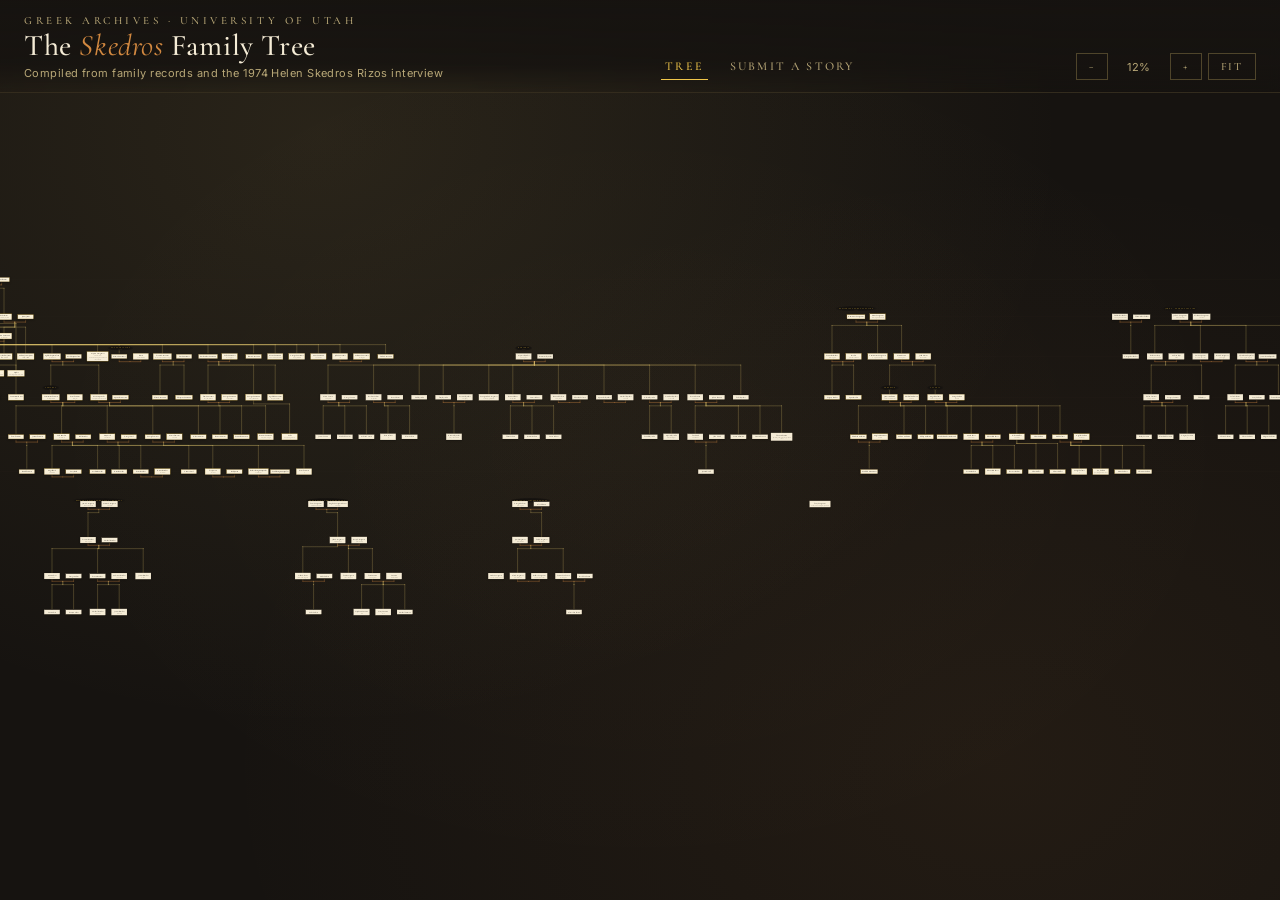
==== index.html @ ccafaa1b "Add files via upload" ====
<!doctype html>
<html lang="en">
<head>
<meta charset="utf-8">
<meta name="viewport" content="width=device-width, initial-scale=1, maximum-scale=5">
<title>The Skedros Family Tree</title>
<link rel="preconnect" href="https://fonts.googleapis.com">
<link rel="preconnect" href="https://fonts.gstatic.com" crossorigin>
<link href="https://fonts.googleapis.com/css2?family=Cormorant+Garamond:ital,wght@0,300;0,400;0,500;0,600;0,700;1,400&family=Cormorant+SC:wght@400;500;600&family=Inter:wght@400;500;600&display=swap" rel="stylesheet">
<link rel="stylesheet" href="css/shared.css">
<link rel="stylesheet" href="css/tree.css">
</head>
<body>

<header class="banner">
  <div class="banner-left">
    <span class="eyebrow">Greek Archives · University of Utah</span>
    <h1 class="title"><a href="index.html">The <em>Skedros</em> Family Tree</a></h1>
    <p class="subtitle">Compiled from family records and the 1974 Helen Skedros Rizos interview</p>
  </div>
  <nav class="banner-nav" aria-label="Site navigation">
    <a href="index.html" class="current">Tree</a>
    <a href="submit.html">Submit a story</a>
  </nav>
  <div class="controls">
    <button id="zoom-out" title="Zoom out">−</button>
    <span class="zoom-display" id="zoom-display">100%</span>
    <button id="zoom-in" title="Zoom in">+</button>
    <button id="reset" title="Fit to screen">Fit</button>
  </div>
</header>

<aside class="detail-panel" id="detail-panel" aria-hidden="true">
  <button class="detail-close" id="detail-close" aria-label="Close">&times;</button>
  <div class="detail-photo placeholder" id="detail-photo" data-initial="?"></div>
  <div class="detail-header">
    <h2 class="detail-name" id="detail-name"></h2>
    <p class="detail-alt" id="detail-alt"></p>
    <p class="detail-dates" id="detail-dates"></p>
    <p class="detail-note" id="detail-note"></p>
  </div>
  <div class="detail-relations">
    <div class="relation-block">
      <h4>Parents</h4>
      <div id="detail-parents" class="relation-list"></div>
    </div>
    <div class="relation-block">
      <h4>Spouse</h4>
      <div id="detail-spouse" class="relation-list"></div>
    </div>
    <div class="relation-block">
      <h4>Siblings</h4>
      <div id="detail-siblings" class="relation-list"></div>
    </div>
    <div class="relation-block">
      <h4>Children</h4>
      <div id="detail-children" class="relation-list"></div>
    </div>
  </div>
  <div class="detail-connection">
    <h4>Connection to the Skedros Family</h4>
    <div id="detail-path"></div>
  </div>
  <div class="detail-bio-section">
    <h4>Biography</h4>
    <div id="detail-bio"></div>
  </div>
  <a class="detail-profile-link" id="detail-profile-link" href="#">View full profile →</a>
</aside>

<div class="viewport" id="viewport">
  <div class="canvas" id="canvas">
    <svg class="lines" id="lines"></svg>
    <div id="people"></div>
  </div>
</div>

<script src="js/data.js"></script>
<script src="js/family.js"></script>
<script src="js/tree.js"></script>
</body>
</html>
---- css/shared.css ----
/* ============================================================================
   Skedros Family Tree — SHARED STYLES
   Palette, typography, banner with navigation. Loaded by every page.
   ========================================================================== */

:root {
  /* Dark editorial palette: parchment cards on aged-leather background */
  --bg: #161310;
  --bg-deep: #0c0a08;
  --paper: #f5ecd6;
  --paper-edge: #e6dabd;
  --ink: #1a1612;
  --ink-soft: #5d5247;
  --rule: #4a4030;
  --rule-soft: #2e271d;
  --rule-paper: #b8a98e;
  --line: #8a7a4e;
  --line-strong: #d4b86a;
  --marriage: #d18840;
  --marriage-soft: #e0a36b;
  --gold: #f0c64a;
  --gold-glow: rgba(240, 198, 74, 0.32);
  --path-glow: rgba(244, 206, 93, 0.45);
}

* { box-sizing: border-box; margin: 0; padding: 0; }

html, body {
  width: 100%;
  background: var(--bg);
  color: var(--ink);
  font-family: 'Cormorant Garamond', 'Georgia', serif;
}

body {
  background-image:
    radial-gradient(ellipse at 25% 15%, rgba(212, 184, 106, 0.10), transparent 55%),
    radial-gradient(ellipse at 78% 85%, rgba(209, 136, 64, 0.07), transparent 55%),
    radial-gradient(ellipse at 50% 50%, rgba(255, 230, 170, 0.02), transparent 70%);
}

/* ---------- Banner with site navigation ---------- */
.banner {
  position: fixed; top: 0; left: 0; right: 0; z-index: 50;
  padding: 14px 24px 12px;
  background: linear-gradient(180deg,
                              rgba(22, 19, 16, 0.97) 0%,
                              rgba(22, 19, 16, 0.85) 70%,
                              transparent 100%);
  backdrop-filter: blur(6px);
  border-bottom: 1px solid rgba(212, 184, 106, 0.15);
  display: flex; justify-content: space-between; align-items: flex-end;
  flex-wrap: wrap; gap: 12px;
}
.banner-left { display: flex; flex-direction: column; gap: 2px; }
.eyebrow {
  font-family: 'Cormorant SC', serif; font-weight: 500;
  font-size: 11px; letter-spacing: 0.32em;
  color: #b9a878; text-transform: uppercase;
}
.title {
  font-family: 'Cormorant Garamond', serif; font-weight: 500;
  font-size: clamp(22px, 3.4vw, 30px);
  letter-spacing: 0.02em; color: #f5ecd6; line-height: 1.1;
}
.title a { color: inherit; text-decoration: none; }
.title em { font-style: italic; font-weight: 400; color: var(--marriage); }
.subtitle {
  font-family: 'Inter', sans-serif; font-size: 11px;
  color: #b9a878; letter-spacing: 0.04em; margin-top: 2px;
}

.banner-nav {
  display: flex; gap: 18px; align-items: center;
  font-family: 'Cormorant SC', serif; font-weight: 500;
}
.banner-nav a {
  font-size: 12px; letter-spacing: 0.18em; text-transform: uppercase;
  color: #b9a878; text-decoration: none;
  padding: 6px 4px; border-bottom: 1px solid transparent;
  transition: color 0.18s ease, border-color 0.18s ease;
}
.banner-nav a:hover {
  color: var(--gold);
  border-bottom-color: var(--gold);
}
.banner-nav a.current {
  color: var(--gold);
  border-bottom-color: var(--gold);
}

/* ---------- Typography helpers ---------- */
.section-title {
  font-family: 'Cormorant SC', serif; font-weight: 600;
  font-size: 11px; letter-spacing: 0.28em;
  color: var(--gold); text-transform: uppercase;
  padding-bottom: 8px; margin-bottom: 14px;
  border-bottom: 1px solid rgba(212, 184, 106, 0.2);
}

/* ---------- Banner responsive ---------- */
@media (max-width: 720px) {
  .banner { padding: 10px 14px 8px; flex-direction: column; align-items: flex-start; }
  .banner-nav { gap: 14px; }
  .title { font-size: 20px; }
}
---- css/tree.css ----
/* ============================================================================
   Skedros Family Tree — TREE PAGE STYLES
   Canvas, person cards, descent/marriage lines, branch labels, detail panel.
   ========================================================================== */

html, body { height: 100%; overflow: hidden; }

/* ---------- Viewport and canvas ---------- */
.viewport {
  position: absolute; inset: 0;
  overflow: hidden; touch-action: none;
  padding-top: 70px;          /* clear the fixed banner */
  cursor: grab;
}
.viewport.dragging { cursor: grabbing; }

.canvas {
  position: absolute; top: 0; left: 0;
  /* width/height are set inline by JS from CANVAS constant */
  transform-origin: 0 0;
  background-image:
    linear-gradient(to right,  rgba(212, 184, 106, 0.05) 1px, transparent 1px),
    linear-gradient(to bottom, rgba(212, 184, 106, 0.05) 1px, transparent 1px);
  background-size: 80px 80px;
}

/* ---------- Generation rules and labels (left-side captions) ---------- */
.gen-rule {
  position: absolute; left: 0; width: 100%; height: 1px;
  background: var(--rule-soft); pointer-events: none;
}
.gen-label {
  position: absolute; left: 24px; transform: translateY(-50%);
  font-family: 'Cormorant SC', serif; font-size: 11px;
  letter-spacing: 0.3em; color: #a59672;
  text-transform: uppercase; background: var(--bg);
  padding: 0 10px; pointer-events: none;
}

/* ---------- Branch / section labels on the canvas ----------
   These are the headers like "Skedros", "Pappathanacio", "Avgares clan".
   Critical: they MUST sit above the SVG descent/marriage lines so the
   text never gets bisected. We pin them to z-index 8 (between SVG=auto
   and cards=10) and give them a soft radial halo that mask any lines
   passing through. */
.branch-label {
  position: absolute;
  font-family: 'Cormorant SC', serif; font-weight: 500;
  font-size: 13px; letter-spacing: 0.32em;
  color: var(--gold); text-transform: uppercase;
  text-align: center; transform: translateX(-50%);
  pointer-events: none;
  z-index: 8;
  padding: 10px 26px 8px;
  background: radial-gradient(ellipse at center,
                              var(--bg) 35%,
                              rgba(22, 19, 16, 0.85) 60%,
                              transparent 78%);
  text-shadow: 0 1px 0 rgba(0, 0, 0, 0.7),
               0 0 12px rgba(22, 19, 16, 0.9);
}
.branch-label::after {
  content: ''; display: block; width: 32px; height: 1px;
  background: rgba(212, 184, 106, 0.5); margin: 7px auto 0;
}

/* ---------- SVG lines (descent + marriage) ---------- */
svg.lines {
  position: absolute; top: 0; left: 0;
  width: 100%; height: 100%; pointer-events: none;
}
.l-descent      { stroke: var(--line-strong); stroke-width: 2.2; fill: none; opacity: 1; stroke-linecap: round; stroke-linejoin: round; }
.l-marriage     { stroke: var(--marriage); stroke-width: 3; fill: none; stroke-linecap: round; stroke-linejoin: round; }
.l-marriage-tick{ stroke: var(--marriage); stroke-width: 2.4; fill: none; stroke-linecap: round; }
.dot-descent    { fill: var(--line-strong); }
.dot-marriage   { fill: var(--marriage); }

/* ---------- Person cards ---------- */
.person {
  position: absolute;
  transform: translate(-50%, -50%);
  background: var(--paper);
  border: 1px solid var(--rule-paper);
  padding: 9px 12px 8px;
  min-width: 130px;
  max-width: 178px;
  text-align: center;
  z-index: 10;
  transition: box-shadow 0.18s ease, transform 0.18s ease;
  box-shadow: 0 1px 0 rgba(212, 184, 106, 0.08), 0 4px 14px rgba(0, 0, 0, 0.45);
  cursor: pointer;
}
.person:hover {
  box-shadow: 0 0 0 1px rgba(212, 184, 106, 0.25), 0 8px 26px rgba(0, 0, 0, 0.6);
  transform: translate(-50%, -50%) translateY(-2px);
  z-index: 20;
}
.person .name {
  font-family: 'Cormorant Garamond', serif; font-weight: 500;
  font-size: 14px; line-height: 1.18; color: var(--ink);
  letter-spacing: 0.005em;
}
.person .alt {
  font-family: 'Cormorant Garamond', serif; font-style: italic;
  font-weight: 400; font-size: 11px; color: var(--ink-soft);
  margin-top: 1px; line-height: 1.2;
}
.person .dates {
  font-family: 'Inter', sans-serif; font-size: 9.5px;
  color: var(--ink-soft); letter-spacing: 0.04em; margin-top: 4px;
}
.person .note {
  font-family: 'Cormorant Garamond', serif; font-style: italic;
  font-size: 11px; color: var(--ink-soft); margin-top: 3px; line-height: 1.2;
}
.person.unknown {
  background: repeating-linear-gradient(
    45deg, var(--paper), var(--paper) 6px,
    var(--paper-edge) 6px, var(--paper-edge) 12px
  );
  border-style: dashed;
}
.person.unknown .name { color: var(--ink-soft); font-style: italic; }
.person.deceased-young .name::after {
  content: ' \2020'; color: var(--ink-soft); font-weight: 300;
}

/* ---------- Highlights ---------- */
.person.hl-dimmed { opacity: 0.32; }
.person.hl-self {
  outline: 2.5px solid var(--marriage); outline-offset: 2px;
  box-shadow: 0 0 0 7px rgba(209, 136, 64, 0.18), 0 6px 22px rgba(26, 22, 18, 0.18);
  z-index: 25;
}
.person.hl-parent  { outline: 2px solid #345e85; outline-offset: 1px; box-shadow: 0 0 0 5px rgba(52, 94, 133, 0.15); }
.person.hl-spouse  { outline: 2px solid var(--marriage); outline-offset: 1px; box-shadow: 0 0 0 5px rgba(209, 136, 64, 0.13); }
.person.hl-sibling { outline: 2px dashed #4a6f3a; outline-offset: 2px; }
.person.hl-child   { outline: 2px solid #8a6a3a; outline-offset: 1px; box-shadow: 0 0 0 5px rgba(138, 106, 58, 0.14); }

/* Core marker: warm gold edge always */
.person.core {
  border: 1.5px solid var(--gold);
  background: linear-gradient(180deg, #fcf3da 0%, #f5ecd6 100%);
  box-shadow: 0 0 0 1px var(--gold-glow), 0 1px 0 rgba(212, 184, 106, 0.12), 0 5px 16px rgba(0, 0, 0, 0.5);
}
.person.core .name { font-weight: 600; }

/* Path-to-core highlight */
.person.path-hl {
  opacity: 1;
  z-index: 26;
  outline: 2.5px solid var(--gold);
  outline-offset: 3px;
  box-shadow: 0 0 0 8px var(--path-glow), 0 8px 28px rgba(0, 0, 0, 0.7);
}
.canvas.path-mode .person:not(.path-hl):not(.hl-self):not(.hl-parent):not(.hl-spouse):not(.hl-sibling):not(.hl-child) {
  opacity: 0.42;
}

/* ---------- Zoom + reset controls ---------- */
.controls { display: flex; gap: 6px; align-items: center; font-family: 'Inter', sans-serif; }
.controls button {
  font-family: 'Cormorant SC', serif; font-weight: 500;
  font-size: 11px; letter-spacing: 0.16em; text-transform: uppercase;
  background: transparent; border: 1px solid rgba(212, 184, 106, 0.3);
  color: #b9a878; padding: 6px 12px;
  cursor: pointer; transition: all 0.15s ease;
}
.controls button:hover { background: rgba(212, 184, 106, 0.1); color: var(--gold); border-color: var(--gold); }
.controls .zoom-display {
  font-size: 11px; color: #b9a878; min-width: 50px; text-align: center;
  letter-spacing: 0.06em;
}

/* ---------- Detail panel ---------- */
.detail-panel {
  position: fixed; top: 80px; right: 0; bottom: 0;
  width: 400px; max-width: 100vw;
  background: var(--paper);
  border-left: 1px solid var(--rule-paper);
  box-shadow: -6px 0 24px rgba(0, 0, 0, 0.4);
  transform: translateX(110%);
  transition: transform 0.32s cubic-bezier(0.22, 0.61, 0.36, 1);
  z-index: 40; overflow-y: auto; display: flex; flex-direction: column;
}
.detail-panel.open { transform: translateX(0); }
.detail-close {
  position: absolute; top: 12px; right: 14px; z-index: 5;
  background: rgba(245, 236, 214, 0.92); border: 1px solid var(--rule-paper);
  font-size: 22px; line-height: 1; cursor: pointer;
  width: 32px; height: 32px; padding: 0; color: var(--ink);
  transition: all 0.15s ease;
}
.detail-close:hover { background: var(--ink); color: var(--paper); border-color: var(--ink); }
.detail-photo {
  width: 100%; height: 220px;
  background: var(--bg-deep);
  background-size: cover; background-position: center;
  border-bottom: 1px solid var(--rule);
  display: flex; align-items: center; justify-content: center;
  flex: 0 0 auto;
}
.detail-photo.placeholder::after {
  content: attr(data-initial);
  font-family: 'Cormorant SC', serif;
  font-size: 78px; font-weight: 500;
  color: #6e5f44; letter-spacing: 0.04em;
}
.detail-header { padding: 18px 24px 14px; border-bottom: 1px solid var(--rule-soft); }
.detail-name {
  font-family: 'Cormorant Garamond', serif;
  font-weight: 500; font-size: 26px; line-height: 1.15;
  color: var(--ink); letter-spacing: 0.005em;
}
.detail-name .dagger { color: var(--ink-soft); font-weight: 300; }
.detail-alt   { font-style: italic; color: var(--ink-soft); font-size: 14px; margin-top: 3px; }
.detail-dates { font-family: 'Inter', sans-serif; font-size: 11px; color: var(--ink-soft); letter-spacing: 0.06em; text-transform: uppercase; margin-top: 8px; }
.detail-note  { font-style: italic; color: var(--ink-soft); font-size: 13px; margin-top: 4px; }

.detail-relations { padding: 14px 24px 4px; }
.relation-block { margin-bottom: 14px; }
.relation-block h4 {
  font-family: 'Cormorant SC', serif; font-weight: 600;
  font-size: 10.5px; letter-spacing: 0.24em;
  color: var(--ink); text-transform: uppercase; margin-bottom: 7px;
}
.relation-list { display: flex; flex-wrap: wrap; gap: 6px; }
.relation-list button {
  background: var(--paper-edge); border: 1px solid var(--rule-paper);
  color: var(--ink); padding: 5px 11px;
  font-size: 13px; font-family: 'Cormorant Garamond', serif;
  cursor: pointer; transition: all 0.15s ease;
}
.relation-list button:hover { background: var(--marriage); color: var(--paper); border-color: var(--marriage); }
.relation-list em { color: var(--ink-soft); font-size: 12px; padding: 4px 0; font-style: italic; }

.detail-connection {
  padding: 14px 24px 4px;
  border-top: 1px solid var(--rule-soft);
}
.detail-connection h4 {
  font-family: 'Cormorant SC', serif; font-weight: 600;
  font-size: 10.5px; letter-spacing: 0.24em;
  color: var(--ink); text-transform: uppercase; margin-bottom: 10px;
}
.path-chain {
  display: flex; flex-wrap: wrap; gap: 4px 6px; align-items: center;
  line-height: 1.45;
}
.path-chain button {
  background: var(--paper-edge); border: 1px solid var(--rule-paper);
  color: var(--ink); padding: 4px 10px;
  font-size: 13px; font-family: 'Cormorant Garamond', serif;
  cursor: pointer; transition: all 0.15s ease;
}
.path-chain button.is-core {
  border-color: var(--gold);
  background: linear-gradient(180deg, #fcf3da 0%, #f5ecd6 100%);
  font-weight: 600;
}
.path-chain button:hover { background: var(--marriage); color: var(--paper); border-color: var(--marriage); }
.path-arrow {
  font-family: 'Cormorant Garamond', serif; font-style: italic;
  color: var(--ink-soft); font-size: 12px; padding: 0 2px;
}
.path-empty { font-style: italic; color: var(--ink-soft); font-size: 13px; line-height: 1.5; }

.detail-bio-section {
  padding: 16px 24px 22px;
  border-top: 1px solid var(--rule-soft);
  margin-top: 6px;
}
.detail-bio-section h4 {
  font-family: 'Cormorant SC', serif; font-weight: 600;
  font-size: 10.5px; letter-spacing: 0.24em;
  color: var(--ink); text-transform: uppercase; margin-bottom: 10px;
}
#detail-bio { font-size: 14.5px; line-height: 1.55; color: var(--ink); }
#detail-bio p { margin-bottom: 10px; }
#detail-bio em { color: var(--ink-soft); }

.detail-profile-link {
  display: block;
  margin: 0 24px 28px;
  padding: 10px 14px;
  text-align: center;
  background: var(--ink); color: var(--paper);
  text-decoration: none;
  font-family: 'Cormorant SC', serif;
  font-size: 12px; letter-spacing: 0.18em; text-transform: uppercase;
  border: 1px solid var(--ink);
  transition: all 0.15s ease;
}
.detail-profile-link:hover {
  background: var(--marriage); border-color: var(--marriage);
}

/* ---------- Responsive ---------- */
@media (max-width: 720px) {
  .detail-panel { width: 100vw; top: 100px; }
  .controls { font-size: 10px; }
  .controls button { padding: 5px 9px; }
}
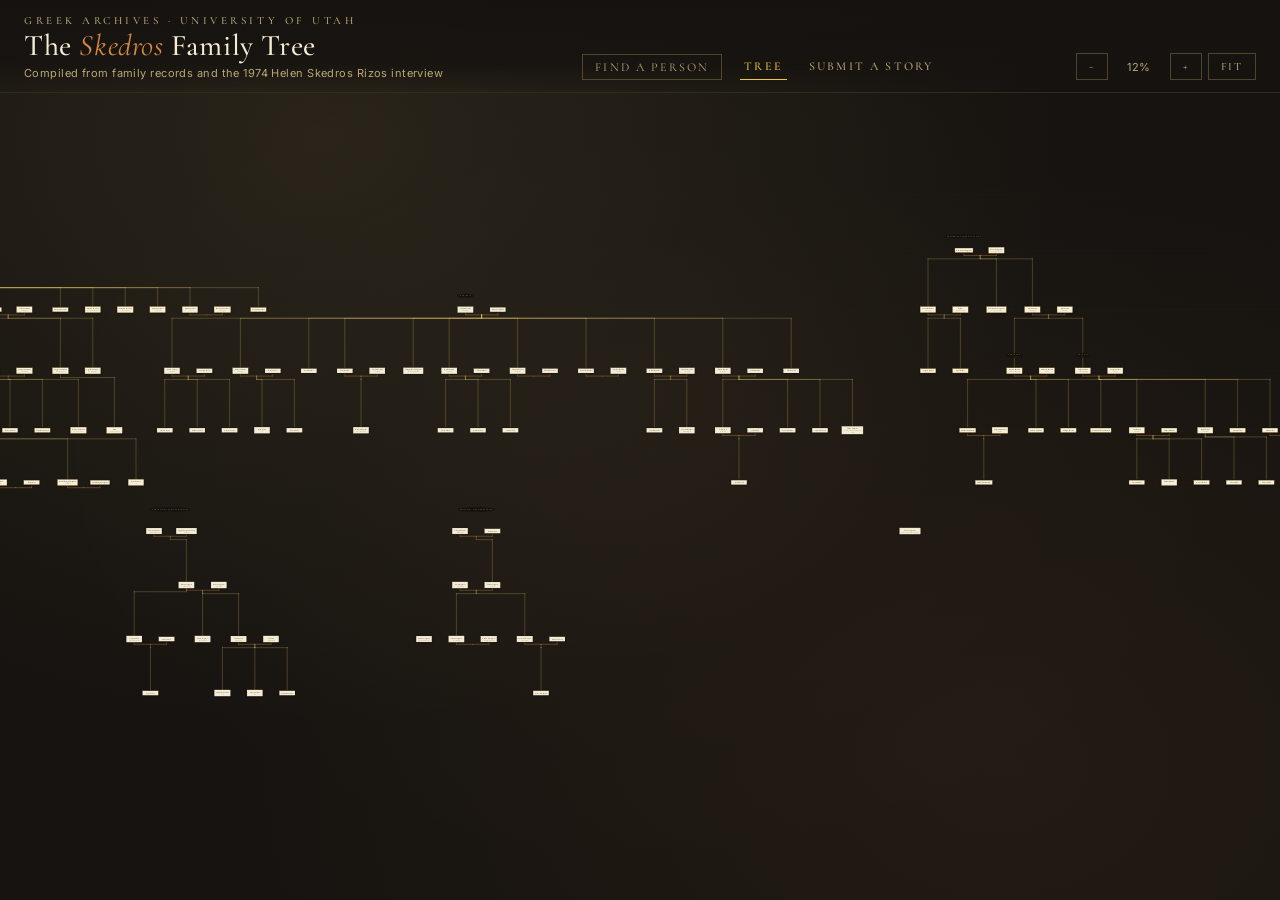
==== commit 3d029696: "Add files via upload" ====
--- a/index.html
+++ b/index.html
@@ -19,6 +19,7 @@
     <p class="subtitle">Compiled from family records and the 1974 Helen Skedros Rizos interview</p>
   </div>
   <nav class="banner-nav" aria-label="Site navigation">
+    <button class="banner-nav-button" id="search-toggle" type="button">Find a person</button>
     <a href="index.html" class="current">Tree</a>
     <a href="submit.html">Submit a story</a>
   </nav>
@@ -68,6 +69,14 @@
   <a class="detail-profile-link" id="detail-profile-link" href="#">View full profile →</a>
 </aside>
 
+<aside class="search-panel" id="search-panel" aria-hidden="true">
+  <button class="search-close" id="search-close" aria-label="Close search">&times;</button>
+  <h3 class="search-title">Find a person</h3>
+  <input type="text" id="search-input" placeholder="Type a name…" autocomplete="off" spellcheck="false">
+  <p class="search-count" id="search-count"></p>
+  <div class="search-list" id="search-list"></div>
+</aside>
+
 <div class="viewport" id="viewport">
   <div class="canvas" id="canvas">
     <svg class="lines" id="lines"></svg>
--- a/css/shared.css
+++ b/css/shared.css
@@ -104,3 +104,152 @@
   .banner-nav { gap: 14px; }
   .title { font-size: 20px; }
 }
+
+/* ============================================================================
+   SEARCH PANEL — slides in from the left, lists every person alphabetically
+   with a live-filter input at the top.
+   ========================================================================== */
+
+.banner-nav-button {
+  font-family: 'Cormorant SC', serif;
+  font-size: 12px; letter-spacing: 0.18em; text-transform: uppercase;
+  color: #b9a878;
+  background: transparent;
+  border: 1px solid rgba(212, 184, 106, 0.3);
+  padding: 5px 12px;
+  cursor: pointer;
+  transition: all 0.18s ease;
+}
+.banner-nav-button:hover {
+  color: var(--gold);
+  border-color: var(--gold);
+  background: rgba(212, 184, 106, 0.06);
+}
+
+.search-panel {
+  position: fixed;
+  top: 84px; left: 0; bottom: 0;
+  width: 360px; max-width: 100vw;
+  background: var(--paper);
+  border-right: 1px solid var(--rule-paper);
+  box-shadow: 6px 0 24px rgba(0, 0, 0, 0.45);
+  transform: translateX(-110%);
+  transition: transform 0.32s cubic-bezier(0.22, 0.61, 0.36, 1);
+  z-index: 45;
+  display: flex; flex-direction: column;
+  padding: 20px 22px 0;
+}
+.search-panel.open { transform: translateX(0); }
+
+.search-close {
+  position: absolute; top: 12px; right: 14px;
+  width: 32px; height: 32px;
+  background: rgba(245, 236, 214, 0.9);
+  border: 1px solid var(--rule-paper);
+  font-size: 22px; line-height: 1;
+  color: var(--ink); cursor: pointer;
+  padding: 0;
+  transition: all 0.15s ease;
+}
+.search-close:hover { background: var(--ink); color: var(--paper); }
+
+.search-title {
+  font-family: 'Cormorant Garamond', serif;
+  font-size: 22px; font-weight: 500;
+  color: var(--ink);
+  margin-bottom: 12px;
+}
+
+#search-input {
+  font-family: 'Cormorant Garamond', serif;
+  font-size: 16px;
+  background: var(--bg-deep);
+  border: 1px solid var(--rule-paper);
+  color: #f5ecd6;
+  padding: 10px 12px;
+  width: 100%;
+  margin-bottom: 6px;
+}
+#search-input::placeholder { color: #6e5f44; font-style: italic; }
+#search-input:focus {
+  outline: none;
+  border-color: var(--gold);
+  box-shadow: 0 0 0 3px var(--gold-glow);
+}
+
+.search-count {
+  font-family: 'Inter', sans-serif;
+  font-size: 10.5px;
+  color: var(--ink-soft);
+  letter-spacing: 0.08em;
+  text-transform: uppercase;
+  margin-bottom: 10px;
+}
+
+.search-list {
+  flex: 1;
+  overflow-y: auto;
+  padding-bottom: 18px;
+  margin: 0 -22px;            /* extend scroll area edge-to-edge */
+  padding-left: 22px;
+  padding-right: 22px;
+}
+.search-list .letter-divider {
+  font-family: 'Cormorant SC', serif;
+  font-weight: 600;
+  font-size: 12px;
+  letter-spacing: 0.24em;
+  color: var(--marriage);
+  border-bottom: 1px solid rgba(184, 169, 142, 0.4);
+  padding: 14px 0 4px;
+  margin-bottom: 4px;
+  position: sticky; top: 0;
+  background: var(--paper);
+  z-index: 1;
+}
+.search-list .letter-divider:first-child { padding-top: 4px; }
+
+.search-result {
+  display: block;
+  width: 100%;
+  text-align: left;
+  background: transparent;
+  border: none;
+  border-bottom: 1px solid rgba(184, 169, 142, 0.18);
+  color: var(--ink);
+  font-family: 'Cormorant Garamond', serif;
+  font-size: 15px;
+  padding: 8px 6px;
+  cursor: pointer;
+  text-decoration: none;
+  transition: background 0.12s ease, padding 0.12s ease;
+}
+.search-result:hover {
+  background: var(--paper-edge);
+  padding-left: 12px;
+}
+.search-result .meta {
+  font-family: 'Inter', sans-serif;
+  font-size: 10px;
+  color: var(--ink-soft);
+  letter-spacing: 0.04em;
+  margin-top: 2px;
+  text-transform: uppercase;
+}
+.search-result.is-core {
+  border-left: 3px solid var(--gold);
+  padding-left: 9px;
+}
+.search-result.is-core:hover { padding-left: 15px; }
+
+.search-empty {
+  padding: 20px 6px;
+  font-family: 'Cormorant Garamond', serif;
+  font-style: italic;
+  color: var(--ink-soft);
+  font-size: 14px;
+}
+
+@media (max-width: 720px) {
+  .search-panel { width: 100vw; top: 100px; }
+}
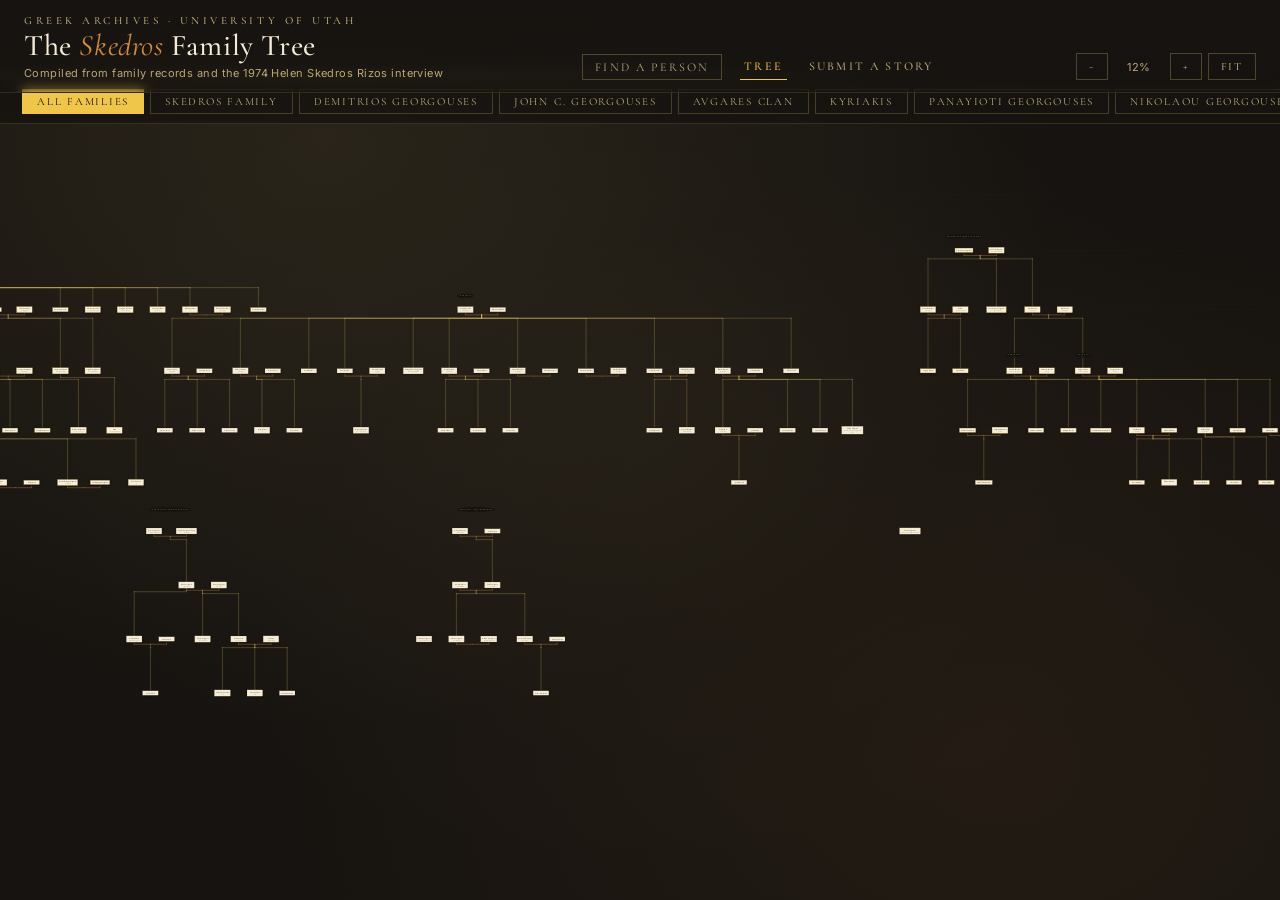
==== commit 854afdc7: "Add files via upload" ====
--- a/index.html
+++ b/index.html
@@ -30,6 +30,11 @@
     <button id="reset" title="Fit to screen">Fit</button>
   </div>
 </header>
+
+<nav class="cluster-tabs" id="cluster-tabs" aria-label="Family branch filter">
+  <button class="cluster-tab is-active" data-cluster="all" type="button">All families</button>
+  <!-- additional tabs are injected by tree.js from CLUSTER_DEFS -->
+</nav>
 
 <aside class="detail-panel" id="detail-panel" aria-hidden="true">
   <button class="detail-close" id="detail-close" aria-label="Close">&times;</button>
--- a/css/tree.css
+++ b/css/tree.css
@@ -301,3 +301,59 @@
   .controls { font-size: 10px; }
   .controls button { padding: 5px 9px; }
 }
+
+/* ============================================================================
+   CLUSTER TABS — branch filter bar below the banner
+   ========================================================================== */
+.cluster-tabs {
+  position: fixed;
+  top: 80px; left: 0; right: 0;
+  z-index: 49;
+  background: linear-gradient(180deg,
+                              rgba(22, 19, 16, 0.93) 0%,
+                              rgba(22, 19, 16, 0.78) 100%);
+  backdrop-filter: blur(8px);
+  border-bottom: 1px solid rgba(212, 184, 106, 0.18);
+  padding: 9px 22px 9px;
+  display: flex;
+  gap: 6px;
+  overflow-x: auto;
+  white-space: nowrap;
+  scrollbar-width: thin;
+}
+.cluster-tabs::-webkit-scrollbar { height: 4px; }
+.cluster-tabs::-webkit-scrollbar-thumb { background: rgba(212, 184, 106, 0.3); }
+
+.cluster-tab {
+  font-family: 'Cormorant SC', serif;
+  font-size: 11px; letter-spacing: 0.16em; text-transform: uppercase;
+  color: #b9a878;
+  background: transparent;
+  border: 1px solid rgba(212, 184, 106, 0.25);
+  padding: 5px 14px;
+  cursor: pointer;
+  white-space: nowrap;
+  transition: all 0.16s ease;
+}
+.cluster-tab:hover {
+  color: var(--gold);
+  border-color: var(--gold);
+  background: rgba(212, 184, 106, 0.08);
+}
+.cluster-tab.is-active {
+  color: var(--bg);
+  background: var(--gold);
+  border-color: var(--gold);
+}
+
+/* Push the viewport down so it clears banner + tabs */
+.viewport { padding-top: 130px; }
+.detail-panel { top: 130px; }
+.search-panel { top: 134px; }
+
+@media (max-width: 720px) {
+  .viewport { padding-top: 160px; }
+  .detail-panel { top: 160px; }
+  .search-panel { top: 164px; }
+  .cluster-tabs { top: 100px; padding: 6px 12px; }
+}
